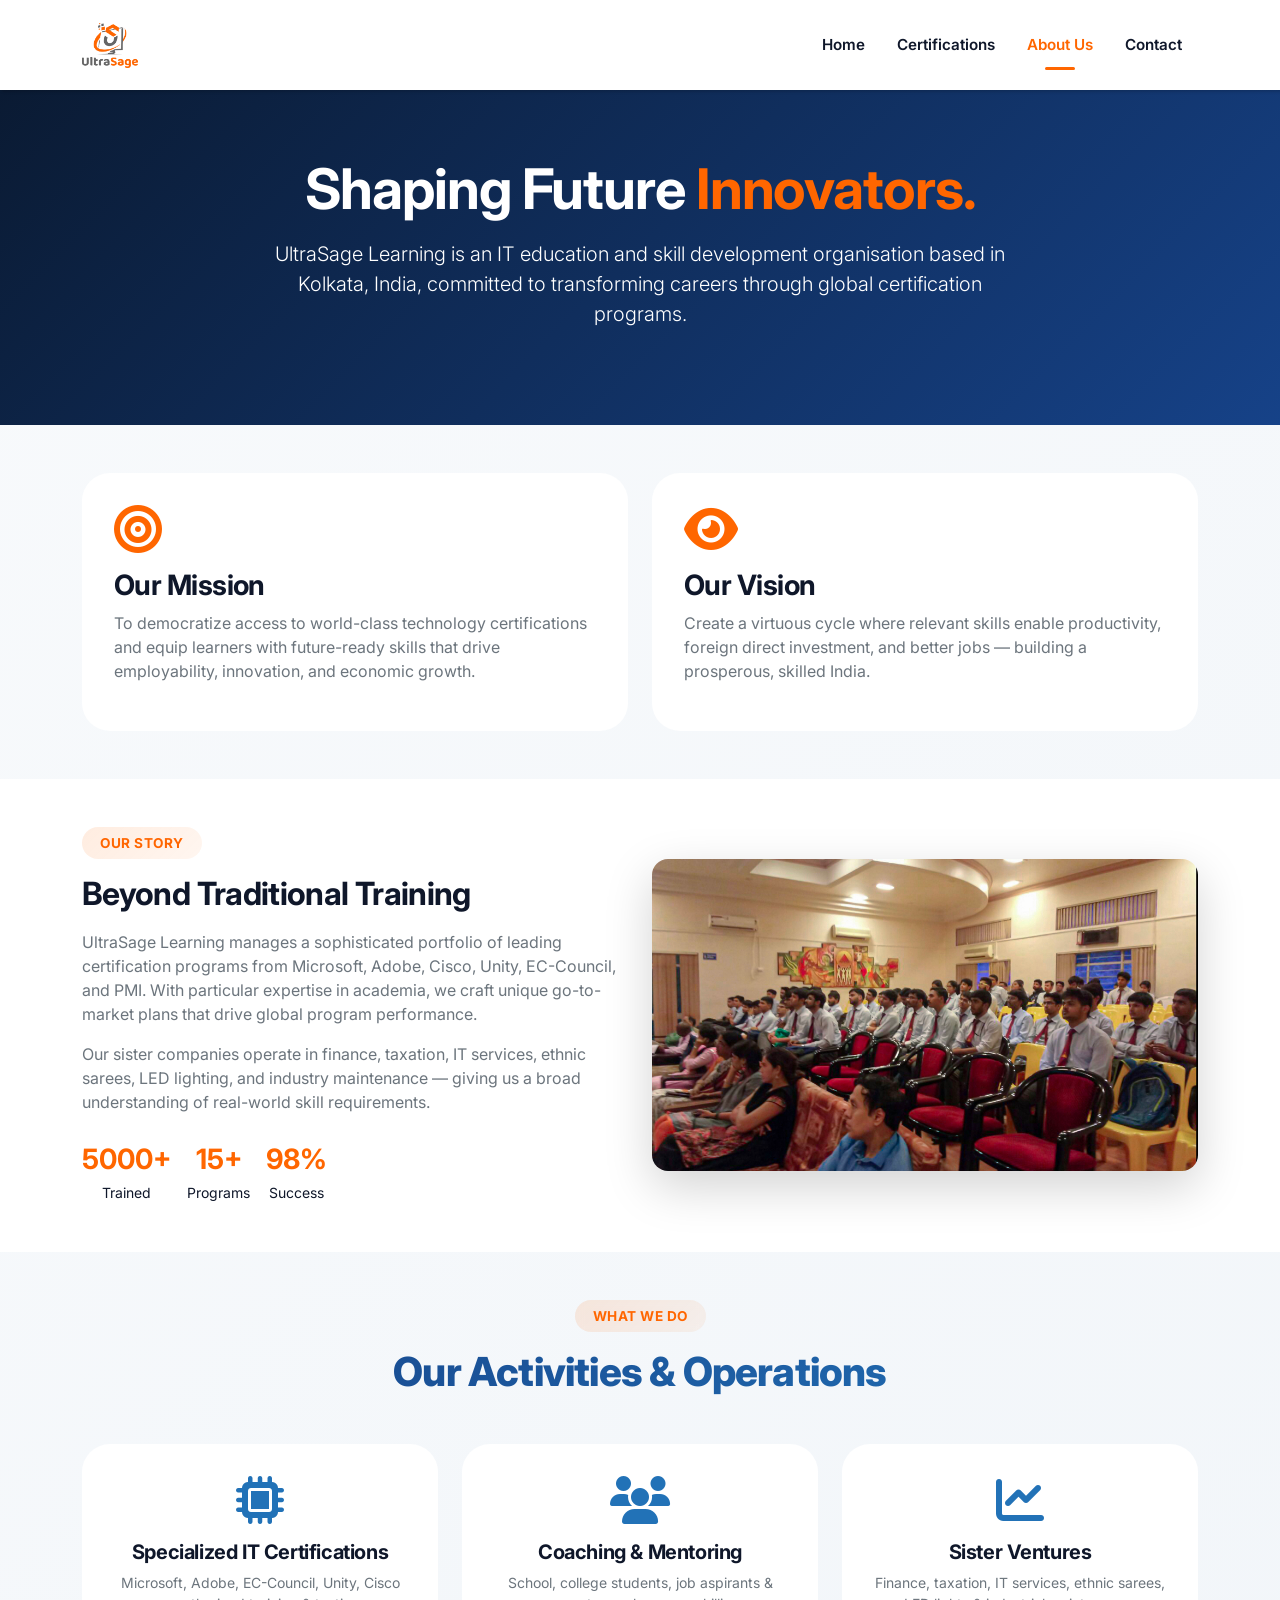
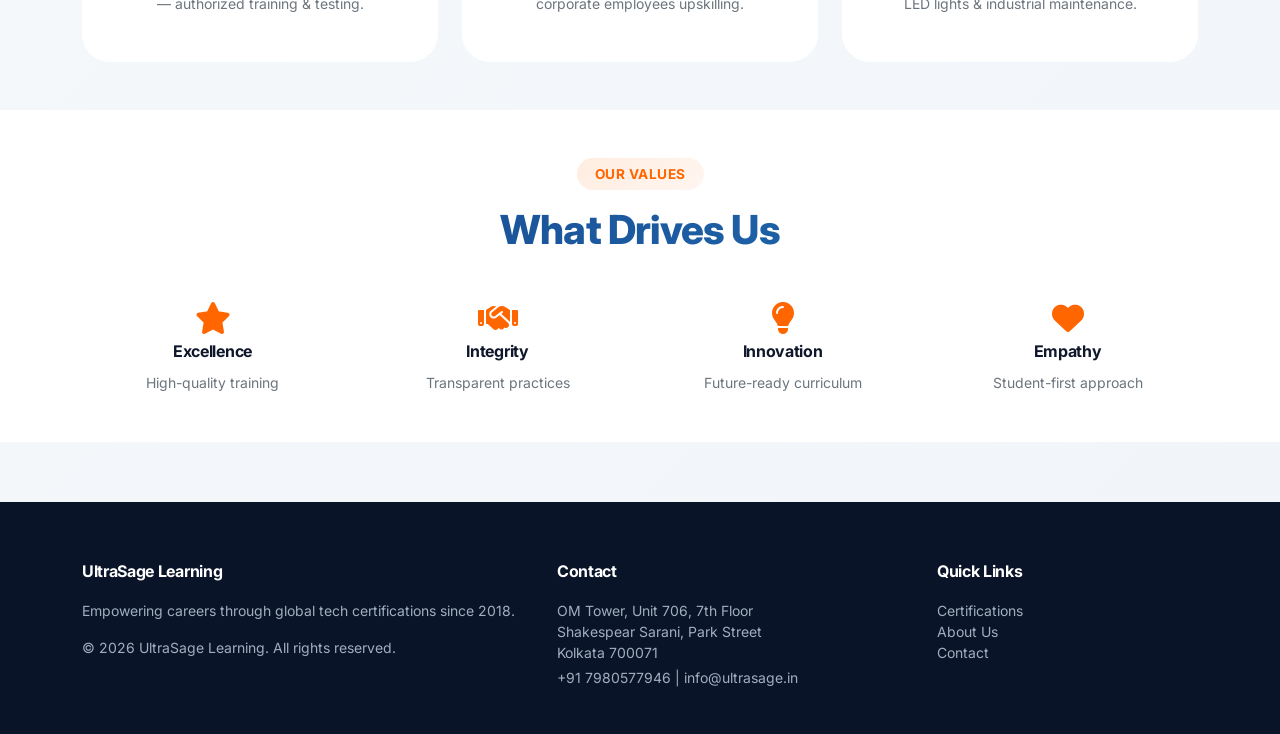
==== about.html @ eb0501d1 "first commit" ====
<!DOCTYPE html>
<html lang="en">
<head>
  <meta charset="UTF-8">
  <meta name="viewport" content="width=device-width, initial-scale=1.0">
  <title>About Us | UltraSage Learning</title>
  <link href="https://cdn.jsdelivr.net/npm/bootstrap@5.3.0-alpha2/dist/css/bootstrap.min.css" rel="stylesheet">
  <link rel="stylesheet" href="https://cdnjs.cloudflare.com/ajax/libs/font-awesome/6.3.0/css/all.min.css">
  <link href="https://fonts.googleapis.com/css2?family=Inter:opsz,wght@14..32,300;400;500;600;700;800&display=swap" rel="stylesheet">
  <link rel="stylesheet" href="css/style.css">
</head>
<body>

<header>
  <nav class="navbar navbar-expand-lg navbar-modern fixed-top">
    <div class="container">
      <a class="navbar-brand" href="index.html"><img src="images/logo.png" alt="" class="mainlogo"></a>
      <button class="navbar-toggler" type="button" data-bs-toggle="collapse" data-bs-target="#navbarMain">
        <span class="navbar-toggler-icon bg-white rounded"></span>
      </button>
      <div class="collapse navbar-collapse" id="navbarMain">
        <ul class="navbar-nav ms-auto mb-2 mb-lg-0">
          <li class="nav-item"><a class="nav-link" href="index.html">Home</a></li>
          <li class="nav-item"><a class="nav-link" href="certifications.html">Certifications</a></li>
          <li class="nav-item"><a class="nav-link active" href="about.html">About Us</a></li>
          <li class="nav-item"><a class="nav-link" href="contact.html">Contact</a></li>
        </ul>
      </div>
    </div>
  </nav>
</header>

<!-- About Hero -->
<section class="about-hero" style="margin-top: 76px;">
  <div class="container">
    <div class="row justify-content-center text-center">
      <div class="col-lg-8">
        <h1 class="display-4 fw-bold">Shaping Future <span class="text-orange">Innovators.</span></h1>
        <p class="lead mt-3">UltraSage Learning is an IT education and skill development organisation based in Kolkata, India, committed to transforming careers through global certification programs.</p>
      </div>
    </div>
  </div>
</section>

<!-- Mission Vision -->
<section class="container py-5">
  <div class="row g-4">
    <div class="col-md-6">
      <div class="value-item text-start">
        <i class="fas fa-bullseye text-orange fa-3x mb-3"></i>
        <h3 class="fw-bold">Our Mission</h3>
        <p class="text-secondary">To democratize access to world-class technology certifications and equip learners with future-ready skills that drive employability, innovation, and economic growth.</p>
      </div>
    </div>
    <div class="col-md-6">
      <div class="value-item text-start">
        <i class="fas fa-eye text-orange fa-3x mb-3"></i>
        <h3 class="fw-bold">Our Vision</h3>
        <p class="text-secondary">Create a virtuous cycle where relevant skills enable productivity, foreign direct investment, and better jobs — building a prosperous, skilled India.</p>
      </div>
    </div>
  </div>
</section>

<!-- Who We Are -->
<section class="bg-white py-5">
  <div class="container">
    <div class="row align-items-center">
      <div class="col-lg-6">
        <span class="section-badge">OUR STORY</span>
        <h2 class="fw-bold">Beyond Traditional Training</h2>
        <p class="mt-3 text-secondary">UltraSage Learning manages a sophisticated portfolio of leading certification programs from Microsoft, Adobe, Cisco, Unity, EC-Council, and PMI. With particular expertise in academia, we craft unique go-to-market plans that drive global program performance.</p>
        <p class="text-secondary">Our sister companies operate in finance, taxation, IT services, ethnic sarees, LED lighting, and industry maintenance — giving us a broad understanding of real-world skill requirements.</p>
        <div class="d-flex gap-3 mt-4">
          <div class="text-center"><span class="fw-bold fs-3 text-orange">5000+</span><br><small>Trained</small></div>
          <div class="text-center"><span class="fw-bold fs-3 text-orange">15+</span><br><small>Programs</small></div>
          <div class="text-center"><span class="fw-bold fs-3 text-orange">98%</span><br><small>Success</small></div>
        </div>
      </div>
      <div class="col-lg-6 mt-4 mt-lg-0">
        <img src="images/cra6.jpg" alt="Team" class="img-fluid rounded-4 shadow-lg">
      </div>
    </div>
  </div>
</section>

<!-- Activities Section -->
<section class="container py-5">
  <div class="section-header">
    <span class="section-badge">WHAT WE DO</span>
    <h2 class="section-title">Our Activities & Operations</h2>
  </div>
  <div class="row g-4">
    <div class="col-md-4">
      <div class="value-item text-center">
        <i class="fas fa-microchip fa-3x text-blue mb-3"></i>
        <h5>Specialized IT Certifications</h5>
        <p class="small text-secondary">Microsoft, Adobe, EC-Council, Unity, Cisco — authorized training & testing.</p>
      </div>
    </div>
    <div class="col-md-4">
      <div class="value-item text-center">
        <i class="fas fa-users fa-3x text-blue mb-3"></i>
        <h5>Coaching & Mentoring</h5>
        <p class="small text-secondary">School, college students, job aspirants & corporate employees upskilling.</p>
      </div>
    </div>
    <div class="col-md-4">
      <div class="value-item text-center">
        <i class="fas fa-chart-line fa-3x text-blue mb-3"></i>
        <h5>Sister Ventures</h5>
        <p class="small text-secondary">Finance, taxation, IT services, ethnic sarees, LED lights & industrial maintenance.</p>
      </div>
    </div>
  </div>
</section>

<!-- Core Values -->
<section class="bg-white py-5">
  <div class="container">
    <div class="section-header">
      <span class="section-badge">OUR VALUES</span>
      <h2 class="section-title">What Drives Us</h2>
    </div>
    <div class="row g-4">
      <div class="col-md-3">
        <div class="text-center">
          <i class="fas fa-star fa-2x text-orange mb-2"></i>
          <h6>Excellence</h6>
          <small class="text-secondary">High-quality training</small>
        </div>
      </div>
      <div class="col-md-3">
        <div class="text-center">
          <i class="fas fa-handshake fa-2x text-orange mb-2"></i>
          <h6>Integrity</h6>
          <small class="text-secondary">Transparent practices</small>
        </div>
      </div>
      <div class="col-md-3">
        <div class="text-center">
          <i class="fas fa-lightbulb fa-2x text-orange mb-2"></i>
          <h6>Innovation</h6>
          <small class="text-secondary">Future-ready curriculum</small>
        </div>
      </div>
      <div class="col-md-3">
        <div class="text-center">
          <i class="fas fa-heart fa-2x text-orange mb-2"></i>
          <h6>Empathy</h6>
          <small class="text-secondary">Student-first approach</small>
        </div>
      </div>
    </div>
  </div>
</section>

<!-- Footer -->
<footer class="footer-modern">
  <div class="container">
    <div class="row">
      <div class="col-md-5">
        <h6>UltraSage Learning</h6>
        <p class="small">Empowering careers through global tech certifications since 2018.</p>
        <p class="small mb-0">&copy; 2026 UltraSage Learning. All rights reserved.</p>
      </div>
      <div class="col-md-4">
        <h6>Contact</h6>
        <p class="small mb-1">OM Tower, Unit 706, 7th Floor<br>Shakespear Sarani, Park Street<br>Kolkata 700071</p>
        <p class="small">+91 7980577946 | info@ultrasage.in</p>
      </div>
      <div class="col-md-3">
        <h6>Quick Links</h6>
        <ul class="list-unstyled small">
          <li><a href="certifications.html">Certifications</a></li>
          <li><a href="about.html">About Us</a></li>
          <li><a href="contact.html">Contact</a></li>
        </ul>
      </div>
    </div>
  </div>
</footer>

<script src="https://cdn.jsdelivr.net/npm/bootstrap@5.3.0-alpha2/dist/js/bootstrap.bundle.min.js"></script>
</body>
</html>
---- css/style.css ----
/* style.css - Modern & Attractive Redesign */
@import url("https://fonts.googleapis.com/css2?family=Inter:opsz,wght@14..32,300;14..32,400;14..32,500;14..32,600;14..32,700;14..32,800&display=swap");

:root {
  --orange: #ff6600;
  --blue: #2272b7;
  --dark-blue: #164288;
  --gray-bg: #f8fafc;
  --text-dark: #0f172a;
  --text-muted: #475569;
  --white: #ffffff;
  --shadow-sm:
    0 10px 25px -5px rgba(0, 0, 0, 0.05), 0 8px 10px -6px rgba(0, 0, 0, 0.02);
  --shadow-md:
    0 20px 25px -5px rgba(0, 0, 0, 0.08), 0 8px 10px -6px rgba(0, 0, 0, 0.02);
  --shadow-lg: 0 25px 35px -12px rgba(0, 0, 0, 0.15);
  --radius-sm: 16px;
  --radius-md: 24px;
  --radius-lg: 32px;
}

* {
  margin: 0;
  padding: 0;
  box-sizing: border-box;
}

body {
  font-family:
    "Inter",
    system-ui,
    -apple-system,
    sans-serif;
  background: linear-gradient(135deg, #f8fafc 0%, #f1f5f9 100%);
  color: var(--text-dark);
  scroll-behavior: smooth;
  line-height: 1.5;
  overflow-x: hidden;
}

/* Typography */
h1,
h2,
h3,
h4,
h5,
h6 {
  font-weight: 700;
  letter-spacing: -0.02em;
}

/* Text Colors */
.text-orange {
  color: var(--orange);
}
.text-blue {
  color: var(--blue);
}
.text-dark-blue {
  color: var(--dark-blue);
}
.text-secondary {
  color: var(--text-muted);
}
.text-white-50 {
  color: rgba(255, 255, 255, 0.5);
}

/* Buttons */
.btn-orange {
  background: linear-gradient(135deg, var(--orange) 0%, #ff5500 100%);
  color: white;
  border: none;
  transition: all 0.3s ease;
  font-weight: 600;
  padding: 12px 32px;
  border-radius: 50px;
  box-shadow: 0 4px 12px rgba(255, 102, 0, 0.25);
  text-decoration: none;
  display: inline-block;
}

.btn-orange:hover {
  transform: translateY(-3px);
  box-shadow: 0 12px 24px rgba(255, 102, 0, 0.35);
  color: white;
  background: linear-gradient(135deg, #ff5500 0%, #ff4400 100%);
}

.btn-outline-orange {
  border: 2px solid var(--orange);
  color: var(--orange);
  background: transparent;
  border-radius: 50px;
  font-weight: 600;
  padding: 10px 28px;
  transition: 0.3s;
  text-decoration: none;
  display: inline-block;
  text-align: center;
}

.btn-outline-orange:hover {
  background: var(--orange);
  color: white;
  transform: translateY(-2px);
  box-shadow: 0 6px 14px rgba(255, 102, 0, 0.2);
}

.btn-outline-white {
  border: 2px solid white;
  color: white;
  background: transparent;
  border-radius: 50px;
  font-weight: 600;
  padding: 10px 28px;
  transition: 0.3s;
  text-decoration: none;
  display: inline-block;
}

.btn-outline-white:hover {
  background: white;
  color: var(--dark-blue);
  transform: translateY(-2px);
}

.btn-primary-orange {
  background: linear-gradient(135deg, var(--orange) 0%, #ff5500 100%);
  color: white;
  border: none;
  border-radius: 50px;
  padding: 14px 36px;
  font-weight: 600;
  transition: all 0.3s;
  text-decoration: none;
  display: inline-block;
}

.btn-primary-orange:hover {
  transform: translateY(-2px);
  box-shadow: 0 12px 24px rgba(255, 102, 0, 0.35);
  color: white;
}

.btn-submit {
  background: linear-gradient(135deg, var(--orange) 0%, #ff5500 100%);
  color: white;
  border: none;
  border-radius: 50px;
  padding: 14px 32px;
  font-weight: 600;
  width: 100%;
  transition: all 0.3s;
}

.btn-submit:hover {
  transform: translateY(-2px);
  box-shadow: 0 10px 20px rgba(255, 102, 0, 0.3);
}

.btn-enroll {
  background: linear-gradient(135deg, var(--orange) 0%, #ff5500 100%);
  color: white;
  border: none;
  border-radius: 50px;
  padding: 14px 36px;
  font-weight: 700;
  transition: all 0.3s;
  text-decoration: none;
  display: inline-flex;
  align-items: center;
  gap: 10px;
}

.btn-enroll:hover {
  transform: translateY(-2px);
  box-shadow: 0 10px 25px rgba(255, 102, 0, 0.35);
  color: white;
}

.btn-back {
  border: 2px solid var(--orange);
  background: transparent;
  color: var(--orange);
  border-radius: 50px;
  padding: 12px 28px;
  font-weight: 600;
  text-decoration: none;
  transition: 0.3s;
  display: inline-flex;
  align-items: center;
  gap: 8px;
}

.btn-back:hover {
  background: var(--orange);
  color: white;
}

.btn-detail {
  background: linear-gradient(135deg, var(--orange) 0%, #ff5500 100%);
  color: white;
  border: none;
  border-radius: 50px;
  padding: 12px 32px;
  font-weight: 600;
  transition: all 0.3s;
  text-decoration: none;
  display: inline-flex;
  align-items: center;
  gap: 8px;
}

.btn-detail:hover {
  transform: translateY(-2px);
  box-shadow: 0 10px 20px rgba(255, 102, 0, 0.3);
  color: white;
}

/* Navbar */
.navbar-modern {
  min-height: 90px;
  background: #fff !important;
  backdrop-filter: blur(12px);
box-shadow: rgba(0, 0, 0, 0.15) 1.95px 1.95px 2.6px;
  padding: 12px 0;
}

.navbar-modern .nav-link {
  font-weight: 600;
  font-size: 0.95rem;
  margin: 0 8px;
  transition: 0.2s;
  color: var(--text-dark);
  position: relative;
}

.navbar-modern .nav-link:hover {
  color: var(--orange) !important;
}

.navbar-modern .nav-link.active {
  color: var(--orange) !important;
}

.navbar-modern .nav-link.active::after {
  content: "";
  position: absolute;
  bottom: -6px;
  left: 50%;
  transform: translateX(-50%);
  width: 30px;
  height: 3px;
  background: var(--orange);
  border-radius: 3px;
}

.navbar-brand {
  padding: 0;
  margin: 0;
}

.mainlogo {
  height: 45px;
  width: auto;
}

/* Hero Sections */
.hero-modern {
  background: linear-gradient(
    125deg,
    #0a1a32 0%,
    var(--dark-blue) 55%,
    #1a4a7a 100%
  );
  padding: 100px 0;
  position: relative;
  overflow: hidden;
}

.hero-modern::before {
  content: "";
  position: absolute;
  top: -20%;
  right: -5%;
  width: 500px;
  height: 500px;
  background: radial-gradient(
    circle,
    rgba(255, 102, 0, 0.2) 0%,
    rgba(34, 114, 183, 0) 70%
  );
  border-radius: 50%;
}

.hero-modern::after {
  content: "";
  position: absolute;
  bottom: -15%;
  left: -5%;
  width: 400px;
  height: 400px;
  background: radial-gradient(
    circle,
    rgba(34, 114, 183, 0.15) 0%,
    rgba(22, 66, 136, 0) 70%
  );
  border-radius: 50%;
}

.hero-title {
  font-size: 3.8rem;
  font-weight: 800;
  line-height: 1.2;
  letter-spacing: -0.03em;
}

/* Page Hero */
.page-hero {
  background: linear-gradient(135deg, #0a1a32 0%, var(--dark-blue) 100%);
  padding: 120px 0 80px;
  margin-top: 69px;
  text-align: center;
  color: white;
  position: relative;
  overflow: hidden;
}

.page-hero::before {
  content: "";
  position: absolute;
  top: -30%;
  right: -10%;
  width: 400px;
  height: 400px;
  background: radial-gradient(
    circle,
    rgba(255, 102, 0, 0.15) 0%,
    rgba(255, 102, 0, 0) 70%
  );
  border-radius: 50%;
}

.page-hero h1 {
  font-size: 3.5rem;
  font-weight: 800;
  margin-bottom: 1rem;
  letter-spacing: -0.02em;
}

.page-hero p {
  font-size: 1.2rem;
  opacity: 0.85;
  max-width: 650px;
  margin: 0 auto;
}

/* About Hero */
.about-hero {
  background: linear-gradient(135deg, #0a1a32 0%, var(--dark-blue) 100%);
  padding: 80px 0;
}

.about-hero h1 {
  color: white;
}
.about-hero h1 span {
  color: var(--orange);
}
.about-hero p {
  color: white;
}

/* Detail Hero */
.detail-hero {
  background: linear-gradient(135deg, #0a1a32 0%, var(--dark-blue) 100%);
  padding: 130px 0 70px;
  margin-top: 69px;
  color: white;
  position: relative;
  overflow: hidden;
}

.detail-hero::before {
  content: "";
  position: absolute;
  top: -30%;
  right: -10%;
  width: 400px;
  height: 400px;
  background: radial-gradient(
    circle,
    rgba(255, 102, 0, 0.15) 0%,
    transparent 70%
  );
  border-radius: 50%;
}

.hero-icon {
  width: 80px;
  height: 80px;
  background: rgba(255, 255, 255, 0.15);
  border-radius: 24px;
  display: flex;
  align-items: center;
  justify-content: center;
  margin-bottom: 1.5rem;
  padding: 12px;
}

.hero-icon img {
  width: 100%;
  height: auto;
  max-width: 55px;
  object-fit: contain;
}

.detail-hero h1 {
  font-size: 2.8rem;
  font-weight: 800;
  margin-bottom: 1rem;
}

/* Section Headers */
.section-header {
  text-align: center;
  margin-bottom: 3rem;
}

.section-badge {
  display: inline-block;
  background: linear-gradient(
    135deg,
    rgba(255, 102, 0, 0.12) 0%,
    rgba(255, 102, 0, 0.06) 100%
  );
  color: var(--orange);
  font-weight: 700;
  font-size: 0.85rem;
  padding: 6px 18px;
  border-radius: 50px;
  margin-bottom: 1rem;
  letter-spacing: 0.5px;
  backdrop-filter: blur(4px);
  animation: zoomin 1s infinite ease-in-out alternate;
}

@keyframes zoomin {
  from {
    transform: scale(1);
  }
  to {
    transform: scale(1.1);
  }
}

.section-title {
  font-size: 2.5rem;
  font-weight: 800;
  margin-bottom: 1rem;
  background: linear-gradient(135deg, var(--dark-blue) 0%, var(--blue) 100%);
  -webkit-background-clip: text;
  background-clip: text;
  color: transparent;
}

.section-subtitle {
  color: var(--text-muted);
  font-size: 1.1rem;
  max-width: 700px;
  margin: 0 auto;
}

/* Cards Modern */
.card-premium {
  background: var(--white);
  border: none;
  border-radius: var(--radius-md);
  overflow: hidden;
  transition: all 0.4s cubic-bezier(0.2, 0.9, 0.4, 1.1);
  box-shadow: var(--shadow-sm);
  height: 100%;
  position: relative;
}

.card-premium::before {
  content: "";
  position: absolute;
  top: 0;
  left: 0;
  right: 0;
  height: 4px;
  background: linear-gradient(90deg, var(--orange), var(--blue));
  opacity: 0;
  transition: opacity 0.3s ease;
}

.card-premium:hover::before {
  opacity: 1;
}

.card-premium:hover {
  transform: translateY(-10px);
  box-shadow: var(--shadow-lg);
}

.card-premium .card-img-top {
  height: 220px;
  object-fit: cover;
  transition: transform 0.6s ease;
}

.card-premium:hover .card-img-top {
  transform: scale(1.05);
}

.card-premium .card-body {
  padding: 1.8rem;
}

.card-premium h3 {
  font-size: 1.4rem;
  font-weight: 700;
  margin-bottom: 0.5rem;
  color: var(--dark-blue);
}

/* Certification Cards */
.cert-card {
  background: white;
  border-radius: 32px;
  overflow: hidden;
  transition: all 0.4s cubic-bezier(0.2, 0.9, 0.4, 1.1);
  box-shadow: var(--shadow-sm);
  margin-bottom: 2rem;
  border: 1px solid rgba(0, 0, 0, 0.03);
}

.cert-card:hover {
  transform: translateY(-8px);
  box-shadow: var(--shadow-lg);
}

.cert-card-header {
  display: flex;
  flex-wrap: wrap;
  gap: 1.5rem;
  padding: 2rem 2rem 1rem 2rem;
  border-bottom: 1px solid #f0f2f5;
}

.cert-icon {
  width: 80px;
  height: 80px;
  background: linear-gradient(
    135deg,
    rgba(255, 102, 0, 0.1) 0%,
    rgba(34, 114, 183, 0.05) 100%
  );
  border-radius: 24px;
  display: flex;
  align-items: center;
  justify-content: center;
  padding: 12px;
}

.cert-icon img {
  width: 100%;
  height: auto;
  max-width: 55px;
  object-fit: contain;
}

.cert-title-section {
  flex: 1;
}

.cert-title-section h2 {
  font-size: 1.8rem;
  font-weight: 700;
  margin-bottom: 0.5rem;
  color: var(--dark-blue);
}

.cert-badge {
  display: inline-block;
  background: rgba(255, 102, 0, 0.12);
  color: var(--orange);
  font-size: 0.75rem;
  font-weight: 600;
  padding: 4px 12px;
  border-radius: 50px;
  margin-right: 8px;
  margin-bottom: 5px;
}

.cert-body {
  padding: 1.5rem 2rem;
}

.cert-description {
  color: var(--text-muted);
  line-height: 1.6;
  margin-bottom: 1.5rem;
}

.cert-details-grid {
  display: grid;
  grid-template-columns: repeat(auto-fit, minmax(250px, 1fr));
  gap: 1rem;
  margin: 1.5rem 0;
  background: #f8fafc;
  padding: 1.2rem;
  border-radius: 24px;
}

.cert-footer {
  padding: 1.2rem 2rem 2rem 2rem;
  border-top: 1px solid #f0f2f5;
  display: flex;
  justify-content: space-between;
  align-items: center;
  flex-wrap: wrap;
  gap: 1rem;
}

/* Content Cards for Detail Page */
.content-card {
  background: white;
  border-radius: 32px;
  padding: 2rem;
  box-shadow: var(--shadow-sm);
  margin-bottom: 2rem;
}

.content-card h2 {
  font-size: 1.6rem;
  font-weight: 700;
  margin-bottom: 1.2rem;
  color: var(--dark-blue);
  display: flex;
  align-items: center;
  gap: 12px;
}

.content-card h2 i {
  color: var(--orange);
  font-size: 1.5rem;
}

.content-card h3 {
  font-size: 1.2rem;
  font-weight: 700;
  margin: 1.5rem 0 0.8rem;
  color: var(--dark-blue);
}

.exam-list {
  list-style: none;
  padding: 0;
}

.exam-list li {
  padding: 12px 0;
  border-bottom: 1px solid #eef2f6;
  display: flex;
  align-items: center;
  gap: 12px;
}

.exam-list li i {
  width: 32px;
  color: var(--orange);
  font-size: 1.1rem;
}

.exam-list li strong {
  color: var(--dark-blue);
  min-width: 140px;
}

/* Sidebar Card */
.sidebar-card {
  background: white;
  border-radius: 28px;
  padding: 1.8rem;
  box-shadow: var(--shadow-sm);
  position: sticky;
  top: 100px;
}

.sidebar-card h4 {
  font-weight: 700;
  margin-bottom: 1.2rem;
  color: var(--dark-blue);
}

.price {
  font-size: 2rem;
  font-weight: 800;
  color: var(--orange);
}

.price small {
  font-size: 0.9rem;
  font-weight: 400;
  color: var(--text-muted);
}

.info-grid {
  display: grid;
  grid-template-columns: repeat(auto-fit, minmax(200px, 1fr));
  gap: 1.2rem;
  margin: 1.5rem 0;
}

.info-item {
  background: #f8fafc;
  padding: 1rem;
  border-radius: 20px;
  text-align: center;
}

.info-item i {
  font-size: 1.8rem;
  color: var(--orange);
  margin-bottom: 8px;
}

.info-item .label {
  font-size: 0.8rem;
  color: var(--text-muted);
}

.info-item .value {
  font-weight: 700;
  font-size: 1.1rem;
}

/* Tech Icons */
.tech-icons {
  display: flex;
  flex-wrap: wrap;
  gap: 12px;
  margin: 1rem 0;
  padding: 0.8rem 0;
  border-top: 1px solid #eef2f6;
  border-bottom: 1px solid #eef2f6;
}

.tech-icons span {
  display: inline-flex;
  align-items: center;
  gap: 6px;
  font-size: 0.8rem;
  color: var(--text-muted);
}

.tech-icons i {
  color: var(--orange);
  font-size: 0.9rem;
}

/* Stats Section */
.stats-section {
  background: linear-gradient(135deg, var(--dark-blue) 0%, #0f2b4d 100%);
  padding: 60px 0;
  color: white;
}

.stat-number {
  font-size: 2.8rem;
  font-weight: 800;
  margin-bottom: 0.5rem;
}

/* Value Items */
.value-item {
  text-align: center;
  padding: 2rem;
  background: white;
  border-radius: 28px;
  transition: 0.3s;
}

.value-item:hover {
  transform: translateY(-8px);
  box-shadow: var(--shadow-md);
}

/* Testimonial Card */
.testimonial-card {
  background: var(--white);
  border-radius: var(--radius-md);
  padding: 2rem;
  box-shadow: var(--shadow-sm);
  transition: all 0.3s;
  height: 100%;
}

.testimonial-card:hover {
  transform: translateY(-5px);
  box-shadow: var(--shadow-md);
}

.testimonial-avatar {
  width: 60px;
  height: 60px;
  border-radius: 50%;
  object-fit: cover;
}

/* Partner Grid */
.partner-grid {
  display: flex;
  flex-wrap: wrap;
  justify-content: center;
  gap: 2rem;
  align-items: center;
}

.partner-logo {
  filter: grayscale(0.3);
  opacity: 0.7;
  transition: all 0.3s;
  max-height: 50px;
}

.partner-logo:hover {
  filter: grayscale(0);
  opacity: 1;
  transform: scale(1.05);
}

/* CTA Section */
.cta-section {
  background: linear-gradient(135deg, var(--orange) 0%, #ff884d 100%);
  padding: 70px 0;
  border-radius: 40px;
  margin: 40px 0;
}

/* Contact Cards */
.contact-card {
  background: white;
  border-radius: 28px;
  padding: 2rem;
  text-align: center;
  transition: all 0.3s ease;
  box-shadow: var(--shadow-sm);
  height: 100%;
}

.contact-card:hover {
  transform: translateY(-8px);
  box-shadow: var(--shadow-lg);
}

.contact-icon {
  width: 70px;
  height: 70px;
  background: rgba(255, 102, 0, 0.1);
  border-radius: 50%;
  display: flex;
  align-items: center;
  justify-content: center;
  margin: 0 auto 1.2rem;
}

.contact-icon i {
  font-size: 2rem;
  color: var(--orange);
}

.contact-card h4 {
  font-size: 1.3rem;
  font-weight: 700;
  margin-bottom: 0.75rem;
}

/* Form Container */
.form-container {
  background: white;
  border-radius: 32px;
  padding: 2.5rem;
  box-shadow: var(--shadow-md);
}

.form-container h3 {
  font-weight: 700;
  margin-bottom: 1.5rem;
  color: var(--dark-blue);
}

.form-control,
.form-select {
  border: 1px solid #e2e8f0;
  border-radius: 16px;
  padding: 12px 18px;
  font-size: 0.95rem;
  transition: all 0.2s;
}

.form-control:focus,
.form-select:focus {
  border-color: var(--orange);
  box-shadow: 0 0 0 3px rgba(255, 102, 0, 0.15);
  outline: none;
}

/* Map Placeholder */
.map-placeholder {
  background: linear-gradient(135deg, #e2e8f0 0%, #cbd5e1 100%);
  border-radius: 28px;
  height: 300px;
  display: flex;
  align-items: center;
  justify-content: center;
  position: relative;
  overflow: hidden;
}

.map-placeholder i {
  font-size: 4rem;
  color: var(--dark-blue);
  opacity: 0.5;
}

.map-placeholder .map-overlay {
  position: absolute;
  bottom: 20px;
  right: 20px;
  background: white;
  padding: 8px 16px;
  border-radius: 50px;
  font-size: 0.8rem;
  font-weight: 500;
  box-shadow: var(--shadow-sm);
}

/* Carousel */
.glimpse-carousel .carousel-item img {
  height: 450px;
  object-fit: cover;
  border-radius: 28px;
}

.carousel-control-prev-icon,
.carousel-control-next-icon {
  background-color: rgba(0, 0, 0, 0.5);
  border-radius: 50%;
  padding: 20px;
}

/* Footer */
.footer-modern {
  background: #0a1428;
  color: #a0aec0;
  padding: 60px 0 30px;
  margin-top: 60px;
}

.footer-modern h6 {
  color: white;
  font-weight: 700;
  margin-bottom: 1.2rem;
}

.footer-modern a {
  color: #a0aec0;
  text-decoration: none;
  transition: 0.2s;
}

.footer-modern a:hover {
  color: var(--orange);
}

/* Values Grid */
.values-grid {
  display: grid;
  grid-template-columns: repeat(auto-fit, minmax(250px, 1fr));
  gap: 2rem;
  margin-top: 2rem;
}

/* Responsive */
@media (max-width: 768px) {
  .hero-title {
    font-size: 2.3rem;
  }
  .section-title {
    font-size: 1.8rem;
  }
  .glimpse-carousel .carousel-item img {
    height: 250px;
  }
  .stat-number {
    font-size: 2rem;
  }
  .cta-section {
    margin: 20px;
    padding: 50px 20px;
  }
  .detail-hero h1 {
    font-size: 1.8rem;
  }
  .content-card {
    padding: 1.2rem;
  }
  .sidebar-card {
    position: relative;
    top: 0;
    margin-top: 1.5rem;
  }
  .exam-list li {
    flex-wrap: wrap;
  }
  .exam-list li strong {
    min-width: 100px;
  }
  .page-hero h1 {
    font-size: 2.2rem;
  }
  .cert-card-header {
    flex-direction: column;
    align-items: flex-start;
  }
  .cert-footer {
    flex-direction: column;
    align-items: stretch;
  }
  .btn-detail,
  .btn-outline-cert {
    text-align: center;
    justify-content: center;
  }
  .cert-icon {
    width: 70px;
    height: 70px;
  }
  .contact-card {
    padding: 1.5rem;
  }
  .form-container {
    padding: 1.5rem;
  }
}

@media (max-width: 576px) {
  .hero-modern {
    padding: 60px 0;
  }
  .card-premium .card-body {
    padding: 1.2rem;
  }
}
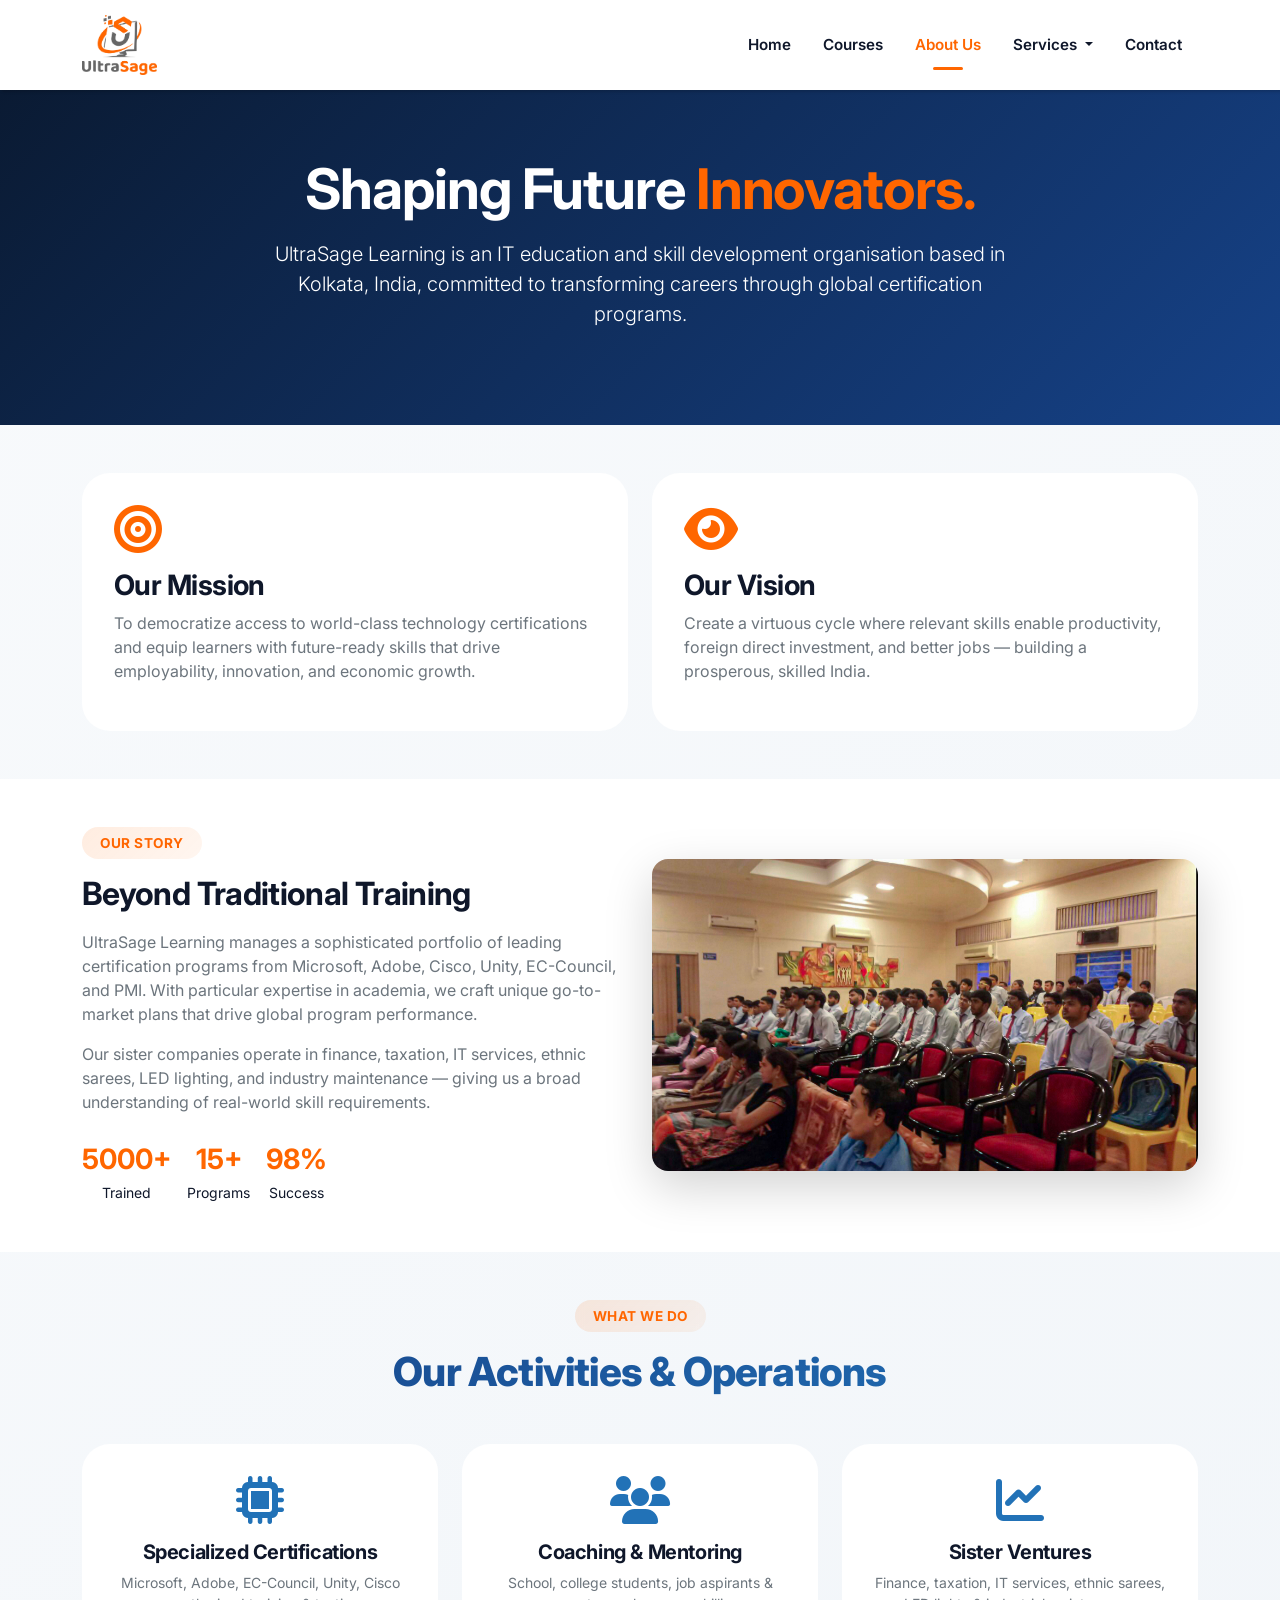
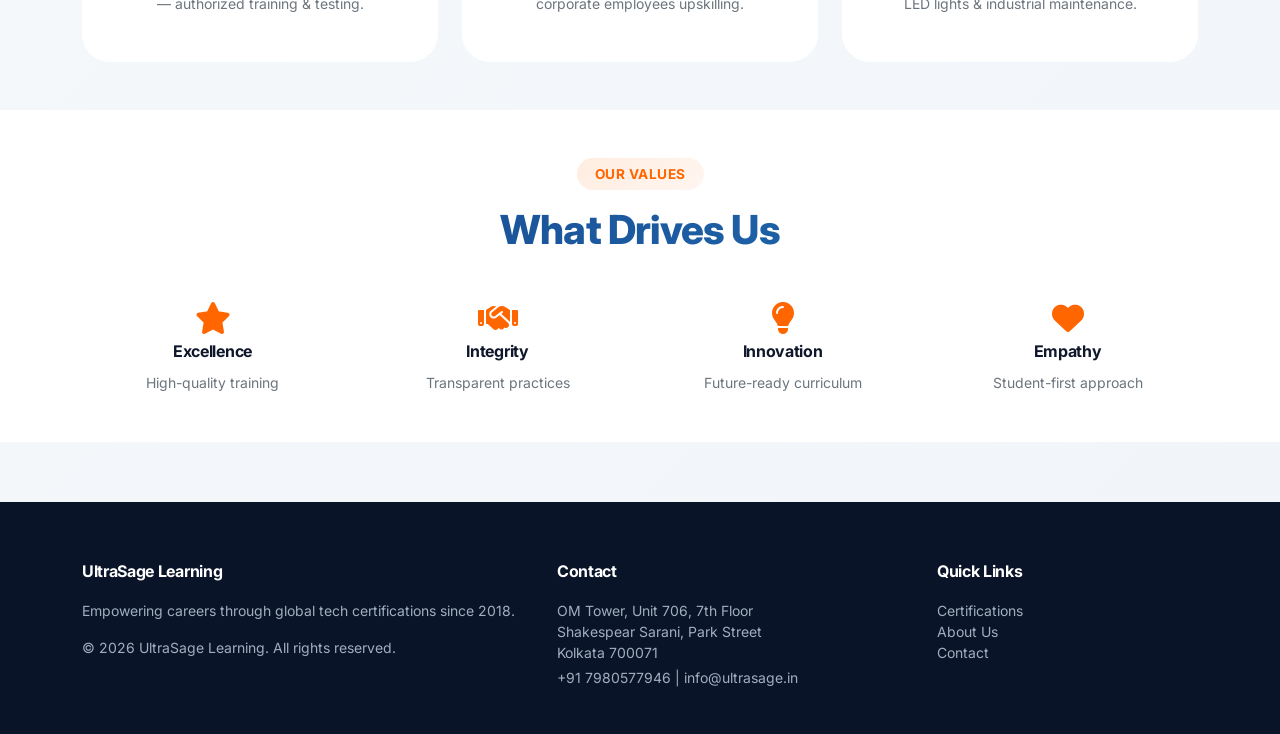
==== commit eda7bf3b: "services" ====
--- a/about.html
+++ b/about.html
@@ -21,8 +21,18 @@
       <div class="collapse navbar-collapse" id="navbarMain">
         <ul class="navbar-nav ms-auto mb-2 mb-lg-0">
           <li class="nav-item"><a class="nav-link" href="index.html">Home</a></li>
-          <li class="nav-item"><a class="nav-link" href="certifications.html">Certifications</a></li>
+          <li class="nav-item"><a class="nav-link" href="courses.html">Courses</a></li>
           <li class="nav-item"><a class="nav-link active" href="about.html">About Us</a></li>
+          <li class="nav-item dropdown">
+            <a class="nav-link dropdown-toggle" href="#" id="servicesDropdown" role="button" data-bs-toggle="dropdown" aria-expanded="false">
+              Services
+            </a>
+            <ul class="dropdown-menu" aria-labelledby="servicesDropdown">
+              <li><a class="dropdown-item" href="certification.html">Certifications</a></li>
+              <li><a class="dropdown-item" href="astrology.html">Astrology</a></li>
+              <li><a class="dropdown-item" href="teacher-training.html">Teacher Training</a></li>
+            </ul>
+          </li>
           <li class="nav-item"><a class="nav-link" href="contact.html">Contact</a></li>
         </ul>
       </div>
@@ -94,7 +104,7 @@
     <div class="col-md-4">
       <div class="value-item text-center">
         <i class="fas fa-microchip fa-3x text-blue mb-3"></i>
-        <h5>Specialized IT Certifications</h5>
+        <h5>Specialized Certifications</h5>
         <p class="small text-secondary">Microsoft, Adobe, EC-Council, Unity, Cisco — authorized training & testing.</p>
       </div>
     </div>
@@ -172,7 +182,7 @@
       <div class="col-md-3">
         <h6>Quick Links</h6>
         <ul class="list-unstyled small">
-          <li><a href="certifications.html">Certifications</a></li>
+          <li><a href="certification.html">Certifications</a></li>
           <li><a href="about.html">About Us</a></li>
           <li><a href="contact.html">Contact</a></li>
         </ul>
--- a/css/style.css
+++ b/css/style.css
@@ -262,8 +262,7 @@
 }
 
 .mainlogo {
-  height: 45px;
-  width: auto;
+  width: 75px;
 }
 
 /* Hero Sections */
@@ -987,6 +986,14 @@
 
 /* Responsive */
 @media (max-width: 768px) {
+    .mainlogo {
+  width: 55px;
+} 
+    .navbar-modern .nav-link.active::after {
+        display: none;
+    }.navbar-collapse {
+        padding-top: 40px;
+    }
   .hero-title {
     font-size: 2.3rem;
   }
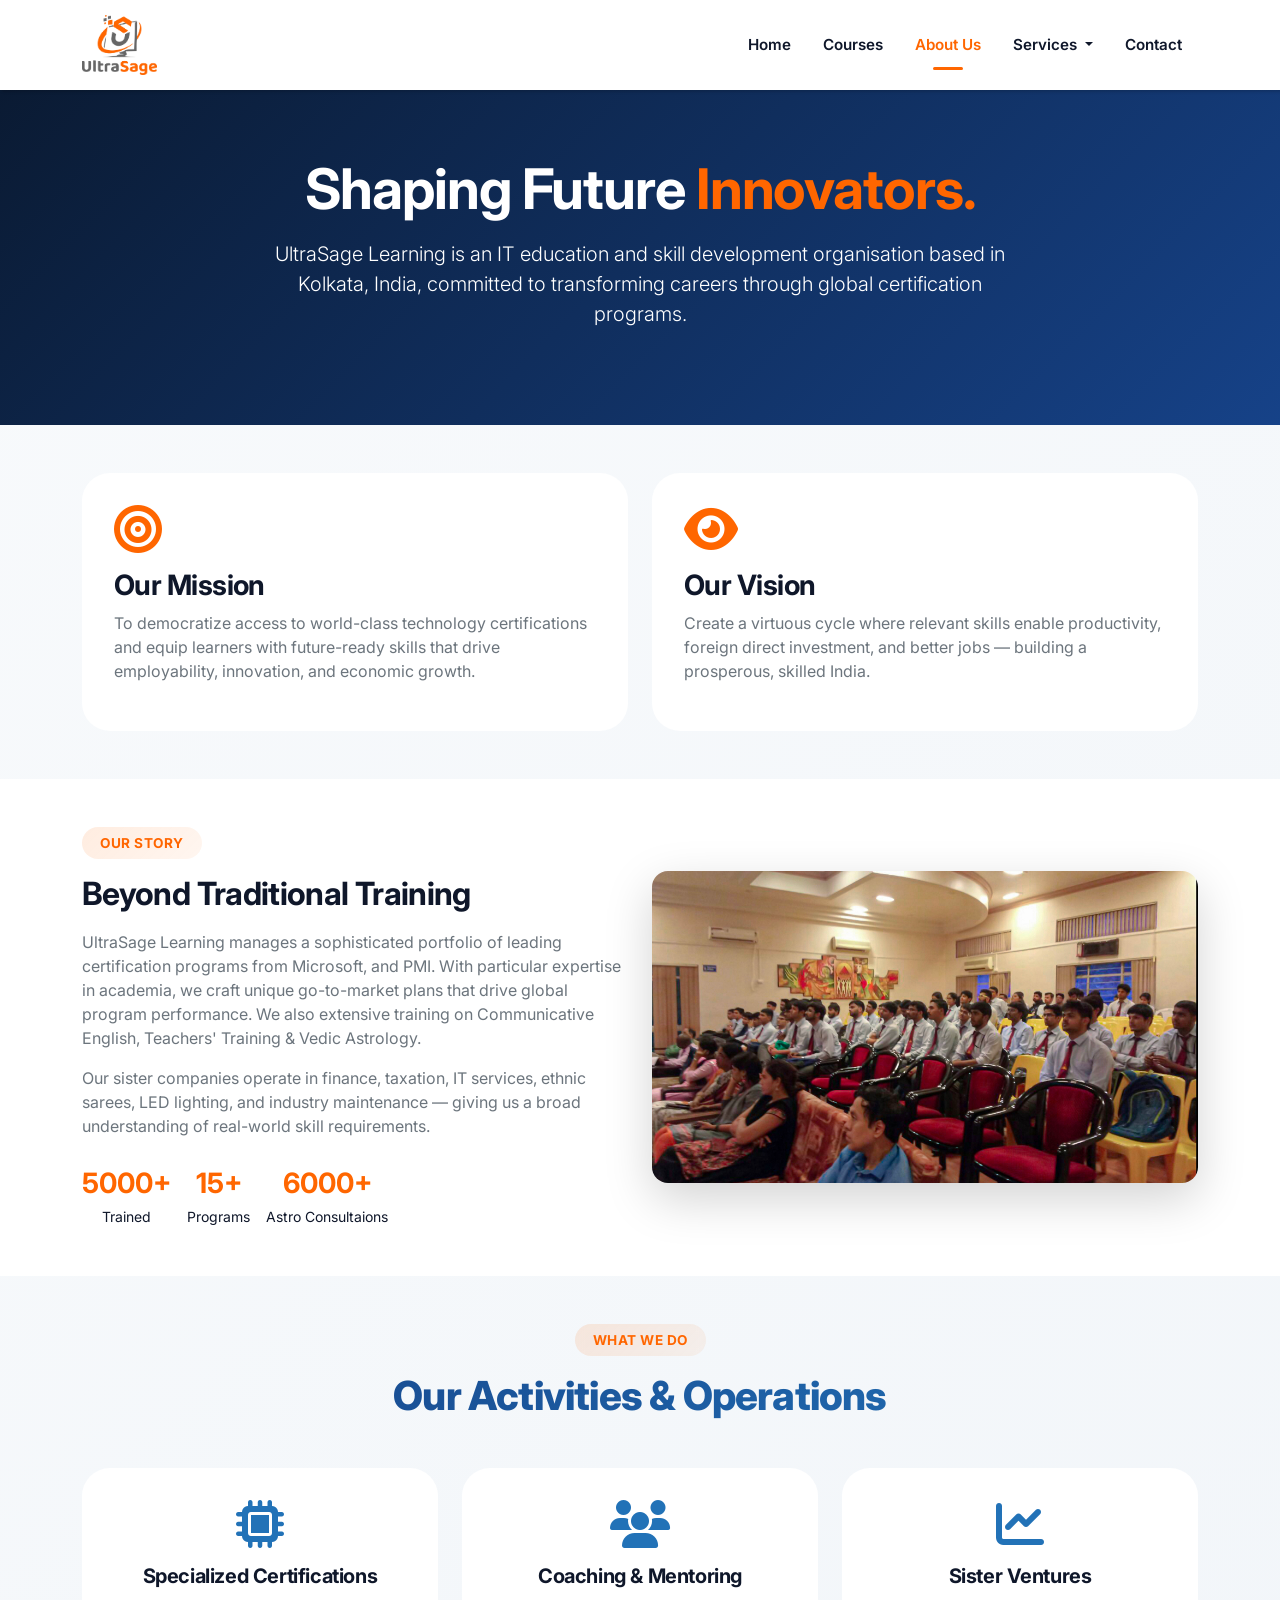
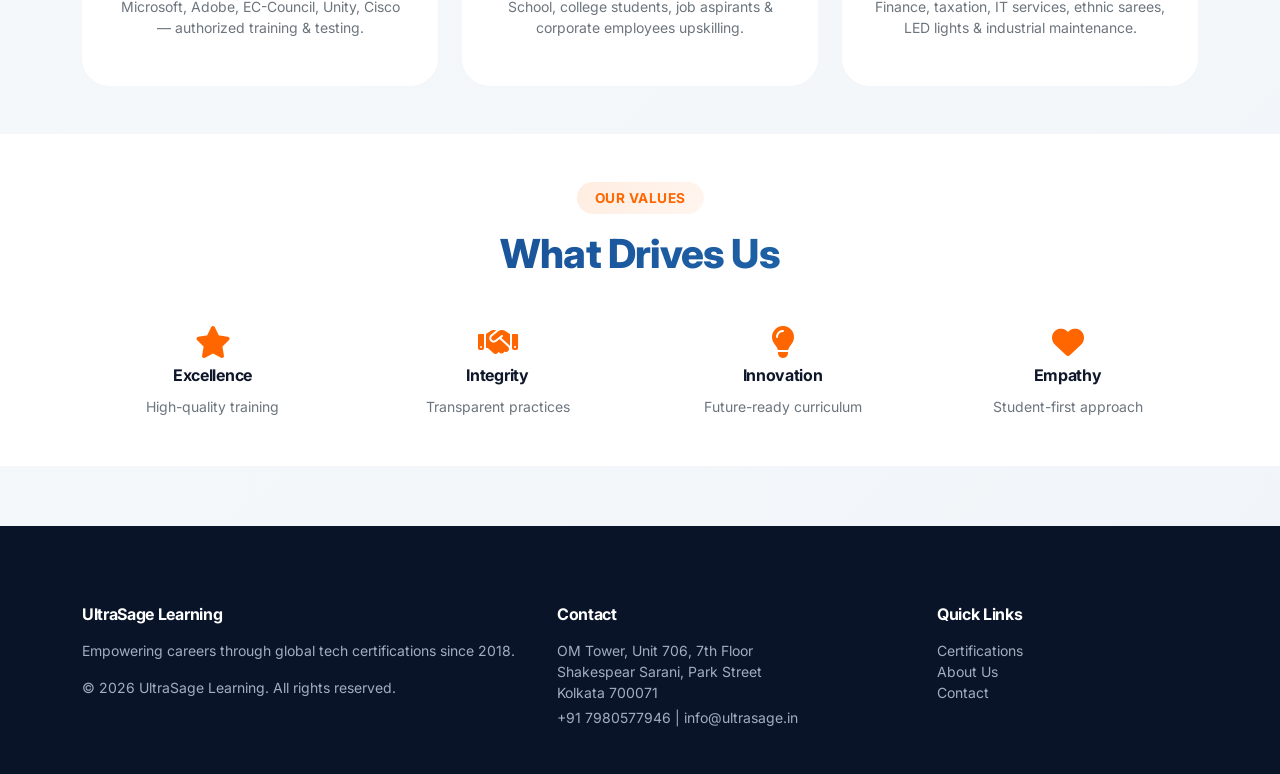
==== commit e8fda63b: "update" ====
--- a/about.html
+++ b/about.html
@@ -3,7 +3,7 @@
 <head>
   <meta charset="UTF-8">
   <meta name="viewport" content="width=device-width, initial-scale=1.0">
-  <title>About Us | UltraSage Learning</title>
+  <title>UltraSage | About us</title>
   <link href="https://cdn.jsdelivr.net/npm/bootstrap@5.3.0-alpha2/dist/css/bootstrap.min.css" rel="stylesheet">
   <link rel="stylesheet" href="https://cdnjs.cloudflare.com/ajax/libs/font-awesome/6.3.0/css/all.min.css">
   <link href="https://fonts.googleapis.com/css2?family=Inter:opsz,wght@14..32,300;400;500;600;700;800&display=swap" rel="stylesheet">
@@ -79,12 +79,12 @@
       <div class="col-lg-6">
         <span class="section-badge">OUR STORY</span>
         <h2 class="fw-bold">Beyond Traditional Training</h2>
-        <p class="mt-3 text-secondary">UltraSage Learning manages a sophisticated portfolio of leading certification programs from Microsoft, Adobe, Cisco, Unity, EC-Council, and PMI. With particular expertise in academia, we craft unique go-to-market plans that drive global program performance.</p>
+        <p class="mt-3 text-secondary">UltraSage Learning manages a sophisticated portfolio of leading certification programs from Microsoft, and PMI. With particular expertise in academia, we craft unique go-to-market plans that drive global program performance. We also extensive training on Communicative English, Teachers' Training & Vedic Astrology.</p>
         <p class="text-secondary">Our sister companies operate in finance, taxation, IT services, ethnic sarees, LED lighting, and industry maintenance — giving us a broad understanding of real-world skill requirements.</p>
         <div class="d-flex gap-3 mt-4">
           <div class="text-center"><span class="fw-bold fs-3 text-orange">5000+</span><br><small>Trained</small></div>
           <div class="text-center"><span class="fw-bold fs-3 text-orange">15+</span><br><small>Programs</small></div>
-          <div class="text-center"><span class="fw-bold fs-3 text-orange">98%</span><br><small>Success</small></div>
+          <div class="text-center"><span class="fw-bold fs-3 text-orange">6000+</span><br><small>Astro Consultaions</small></div>
         </div>
       </div>
       <div class="col-lg-6 mt-4 mt-lg-0">
--- a/css/style.css
+++ b/css/style.css
@@ -58,6 +58,7 @@
 }
 .text-dark-blue {
   color: var(--dark-blue);
+  animation: zoomin 1s infinite ease-in-out alternate;
 }
 .text-secondary {
   color: var(--text-muted);
@@ -223,7 +224,7 @@
   min-height: 90px;
   background: #fff !important;
   backdrop-filter: blur(12px);
-box-shadow: rgba(0, 0, 0, 0.15) 1.95px 1.95px 2.6px;
+  box-shadow: rgba(0, 0, 0, 0.15) 1.95px 1.95px 2.6px;
   padding: 12px 0;
 }
 
@@ -963,7 +964,8 @@
 .footer-modern h6 {
   color: white;
   font-weight: 700;
-  margin-bottom: 1.2rem;
+  margin-bottom: 1rem;
+  margin-top: 1.2rem;
 }
 
 .footer-modern a {
@@ -986,14 +988,15 @@
 
 /* Responsive */
 @media (max-width: 768px) {
-    .mainlogo {
-  width: 55px;
-} 
-    .navbar-modern .nav-link.active::after {
-        display: none;
-    }.navbar-collapse {
-        padding-top: 40px;
-    }
+  .mainlogo {
+    width: 55px;
+  }
+  .navbar-modern .nav-link.active::after {
+    display: none;
+  }
+  .navbar-collapse {
+    padding-top: 40px;
+  }
   .hero-title {
     font-size: 2.3rem;
   }
